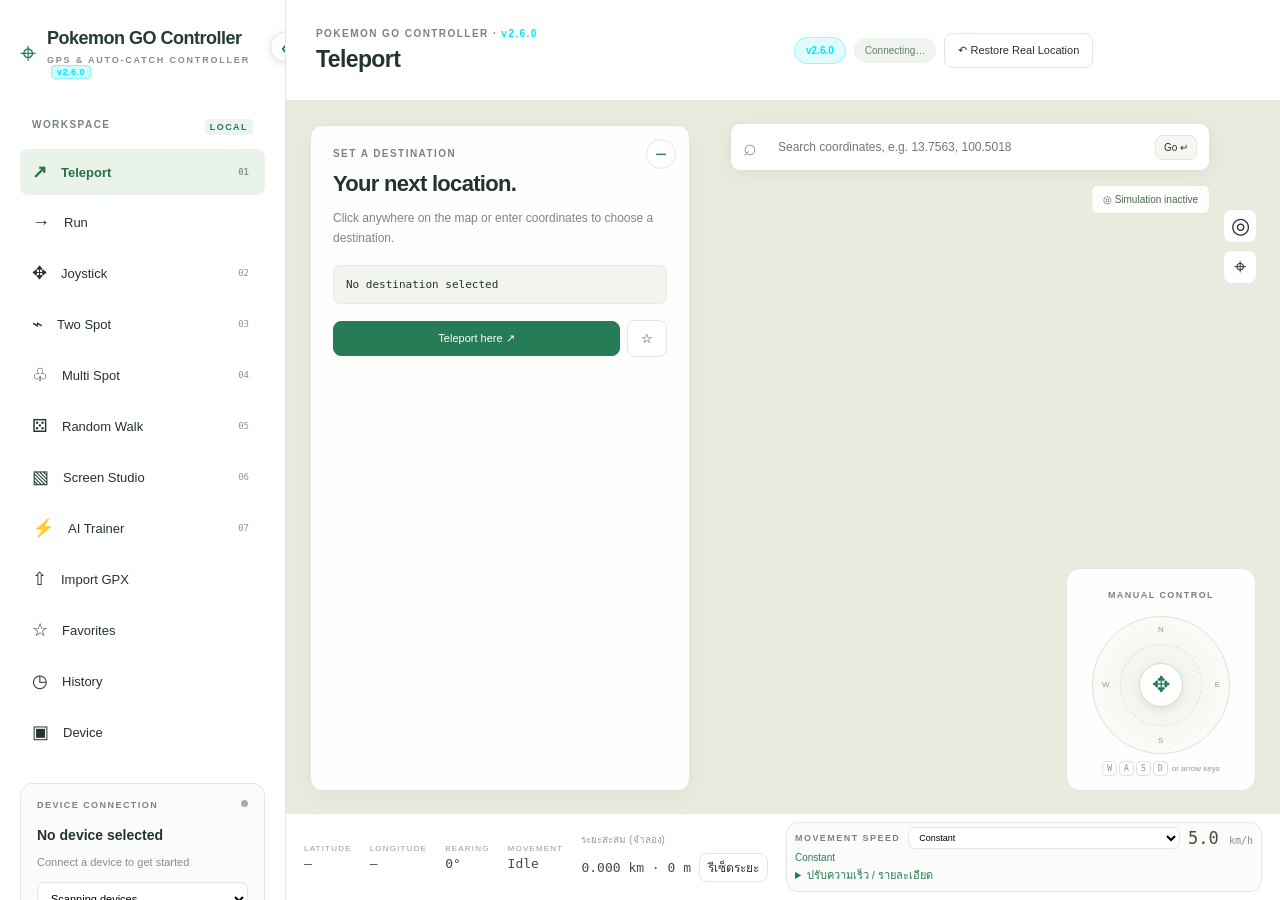
==== static/index.html @ 995d558a "chore(brand): rename application to Pokemon GO Controller" ====
<!doctype html>
<html lang="en">
  <head>
    <meta charset="utf-8" />
    <meta name="viewport" content="width=device-width,initial-scale=1" />
    <title>Pokemon GO Controller v2.6.0 · GPS & AI Catch</title>
    <link rel="stylesheet" href="/static/vendor/leaflet.css" />
    <link rel="stylesheet" href="/static/css/app.css" />
  </head>
  <body>
    <aside id="sidebar">
      <button
        id="sidebar-toggle"
        class="sidebar-toggle"
        type="button"
        aria-label="Collapse sidebar"
        aria-expanded="true"
        title="Collapse sidebar"
      >
        ‹
      </button>
      <a class="brand" href="/"
        >⌖ <span>Pokemon GO Controller<small>GPS & AUTO-CATCH CONTROLLER <span style="display:inline-block;margin-left:4px;padding:1px 5px;background:rgba(0,229,255,0.18);color:#00e5ff;border-radius:4px;font-size:9px;font-weight:700;letter-spacing:0.5px;border:1px solid rgba(0,229,255,0.35);">v2.6.0</span></small></span></a
      >
      <div class="workspace-label">
        WORKSPACE <span id="provider">LOCAL</span>
      </div>
      <nav aria-label="Modes">
        <button class="active" data-mode="teleport">
          ↗ <span>Teleport</span><kbd>01</kbd></button
        ><button data-mode="run">→ <span>Run</span></button
        ><button data-mode="joystick">
          ✥ <span>Joystick</span><kbd>02</kbd></button
        ><button data-mode="two">⌁ <span>Two Spot</span><kbd>03</kbd></button
        ><button data-mode="route">
          ♧ <span>Multi Spot</span><kbd>04</kbd></button
        ><button data-mode="random">
          ⚄ <span>Random Walk</span><kbd>05</kbd></button
        ><button data-mode="screen">
          ▧ <span>Screen Studio</span><kbd>06</kbd></button
        ><button data-mode="ai-trainer">
          ⚡ <span>AI Trainer</span><kbd>07</kbd></button
        ><button data-mode="gpx">⇧ <span>Import GPX</span></button
        ><button data-mode="favorites">☆ <span>Favorites</span></button
        ><button data-mode="history">◷ <span>History</span></button
        ><button data-mode="device">▣ <span>Device</span></button>
      </nav>
      <section class="device-card">
        <div class="eyebrow">DEVICE CONNECTION <i id="device-dot"></i></div>
        <h3 id="device-name">No device selected</h3>
        <p id="device-status">Connect a device to get started</p>
        <select id="devices" aria-label="Select device">
          <option value="">Scanning devices…</option>
        </select>
        <div class="row">
          <button id="connect">Connect</button
          ><button id="refresh" class="quiet">↻ Refresh</button>
        </div>
        <dl>
          <dt>OS</dt>
          <dd id="ios">—</dd>
          <dt>Connection</dt>
          <dd id="transport">—</dd>
          <dt>Developer Mode</dt>
          <dd id="developer">—</dd>
        </dl>
        <p id="udid" class="mono muted"></p>
        <button id="disconnect" class="quiet wide">Disconnect device</button>
      </section>
      <div class="sidebar-bottom">
        <span class="local-dot"></span> Runs locally on your Mac<small
          >Pokemon GO Controller <strong>v2.6.0</strong> · AI & Auto-Catch</small
        >
      </div>
    </aside>
    <main>
      <header>
        <div>
          <div class="eyebrow">POKEMON GO CONTROLLER · <span style="color:#00e5ff;font-weight:600;">v2.6.0</span></div>
          <h1 id="mode-title">Teleport</h1>
        </div>
        <div style="display:flex;align-items:center;gap:8px;">
          <span class="badge" style="background:rgba(0,229,255,0.12);color:#00e5ff;border:1px solid rgba(0,229,255,0.3);font-weight:600;">v2.6.0</span>
          <span id="socket-status" class="badge">Connecting…</span>
          <button id="restore" class="restore">↶ Restore Real Location</button>
        </div>
      </header>
      <div class="map-shell">
        <div id="map" aria-label="Interactive location map"></div>
        <form id="search-form" class="search">
          <span>⌕</span
          ><input
            id="search"
            aria-label="Search coordinates"
            placeholder="Search coordinates, e.g. 13.7563, 100.5018"
            autocomplete="off"
          /><button>Go ↵</button>
        </form>
        <div id="search-results" class="search-results" hidden></div>
        <div class="map-tag">
          ◎ <span id="simulation-label">Simulation inactive</span>
        </div>
        
        <!-- Live Screen Overlay (Floatable on top of map) -->
        <section id="screen-overlay" class="screen-overlay" hidden>
          <div class="screen-overlay-header">
            <span class="screen-title">▧ Live Screen & PokéStop Detection</span>
            <div class="screen-header-actions">
              <span id="screen-overlay-badge" class="badge">0 เสา</span>
              <button id="screen-overlay-dock" type="button" title="สลับขนาดหน้าจอ (ย่อ/ขยาย)">⤢</button>
              <button id="screen-overlay-close" type="button" title="ปิดหน้าจอ">✕</button>
            </div>
          </div>
          <div class="screen-canvas-container">
            <canvas id="live-screen-canvas" aria-label="Live game screen with bounding boxes"></canvas>
            <div id="screen-empty-placeholder" class="screen-empty">กำลังรอภาพหน้าจอ…</div>
          </div>
          <div class="screen-overlay-log" id="screen-overlay-log">⚡ พร้อมหมุนเสา…</div>
          <div class="screen-overlay-footer">
            <button id="quick-spin-btn" class="primary" type="button" title="แตะและหมุนเสาใกล้สุด 1 เสา">⚡ หมุนเสาใกล้สุด</button>
            <button id="screen-capture-once" class="quiet" type="button" title="จับภาพหน้าจอใหม่ทันที">↻ จับภาพ</button>
            <label class="checkbox-label"><input id="screen-live-chk" type="checkbox" checked /><span>Live</span></label>
            <label class="checkbox-label"><input id="screen-auto-spin-chk" type="checkbox" /><span>Auto-Spin</span></label>
            <label class="checkbox-label"><input id="screen-auto-catch-chk" type="checkbox" /><span>Auto-Catch</span></label>
          </div>
        </section>

        <section id="panel" class="floating-panel">
          <button
            id="panel-toggle"
            class="floating-panel-toggle"
            type="button"
            aria-label="Collapse control panel"
            aria-expanded="true"
            title="Collapse control panel"
          >
            −
          </button>
          <div class="eyebrow" id="panel-label">SET A DESTINATION</div>
          <h2 id="panel-title">Your next location.</h2>
          <p id="mode-help">
            Click anywhere on the map or enter coordinates to choose a
            destination.
          </p>
          <div id="destination-display" class="coordinate-preview">
            No destination selected
          </div>
          <div class="row" id="teleport-actions">
            <button id="teleport" data-control class="primary">
              Teleport here ↗</button
            ><button
              id="favorite"
              title="Save destination"
              aria-label="Save destination"
            >
              ☆
            </button>
          </div>
          
          <!-- Screen Studio Controls -->
          <div id="screen-controls" hidden>
            <div class="field-group">
              <label class="eyebrow">ANDROID DEVICE FOR SCREEN</label>
              <div class="row">
                <select id="screen-device-select"></select>
                <button id="screen-device-refresh" class="quiet" type="button">↻</button>
              </div>
            </div>
            <div class="field-group">
              <label class="eyebrow">DETECTION ENGINE</label>
              <select id="screen-engine-select">
                <option value="ai" selected>AI Model (ONNX Runtime)</option>
                <option value="heuristic">Heuristic (สีและรูปทรง 3D)</option>
              </select>
            </div>
            <div class="field-group">
              <label class="eyebrow">MINIMUM SCORE THRESHOLD: <span id="screen-thresh-val">40%</span></label>
              <input id="screen-threshold" type="range" min="20" max="95" value="40" />
            </div>
            <div class="field-group">
              <label class="checkbox-label">
                <input id="screen-show-all-chk" type="checkbox" />
                <span>แสดงจุดที่ไม่ผ่านเกณฑ์ด้วย (Rejected Boxes)</span>
              </label>
            </div>
            <div class="field-group" style="margin-top:8px">
              <label class="checkbox-label">
                <input id="screen-live-toggle" type="checkbox" checked />
                <span>● ตรวจจับสดอัตโนมัติ (Live Detection ทุก 3 วิ)</span>
              </label>
            </div>
            <div class="field-group" style="margin-top:6px">
              <label class="checkbox-label">
                <input id="screen-auto-spin-toggle" type="checkbox" />
                <span>⚡ หมุนเสาอัตโนมัติ (Auto-Spin เมื่อพบเสาพร้อมหมุน)</span>
              </label>
            </div>
            <div class="field-group" style="margin-top:6px">
              <label class="checkbox-label">
                <input id="screen-auto-catch-toggle" type="checkbox" />
                <span>🎯 ตรวจจับ Encounter & โยนจับอัตโนมัติ (Auto-Catch)</span>
              </label>
            </div>
            <div class="row" style="margin-top:12px">
              <button id="screen-open-overlay-btn" class="primary" type="button">🖥 แสดงหน้าจอตรวจจับ</button>
              <button id="screen-spin-workflow-btn" class="primary" type="button">⚡ หมุนเสาใกล้สุด 1 เสา</button>
            </div>

            <!-- Pokéball Throw Controls -->
            <div class="field-group" style="margin-top:14px; padding:12px; background:var(--surface-2, #1a1a2e); border-radius:12px; border:1px solid var(--border, #333);">
              <div style="display:flex; justify-content:space-between; align-items:center; margin-bottom:4px;">
                <div class="eyebrow" style="color:#ff6b6b; margin:0;">🔴 POKÉBALL THROW</div>
                <label class="checkbox-label" style="margin:0; font-size:12px; cursor:pointer;">
                  <input id="throw-auto-catch-chk" type="checkbox" />
                  <span style="color:#2ecc71; font-weight:600;">⚡ Auto-Catch</span>
                </label>
              </div>
              <p class="hint">ตรวจจับหน้าจอ Encounter แล้วโยน Pokéball จับ Pokémon อัตโนมัติ</p>
              <div id="encounter-status" class="hint" style="margin:6px 0; padding:6px 10px; border-radius:8px; background:rgba(255,255,255,0.05);">
                ⏳ ยังไม่ได้ตรวจจับหน้าจอ Encounter
              </div>
              <div class="row" style="gap:10px; margin-top:8px; align-items:center;">
                <div style="flex:1">
                  <label class="eyebrow">ความแรง</label>
                  <input id="throw-strength" type="range" min="10" max="100" value="50" style="width:100%" />
                  <div class="hint" style="text-align:center"><span id="throw-strength-val">50</span>%</div>
                </div>
                <div style="flex:0 0 auto; display:flex; flex-direction:column; justify-content:center;">
                  <label class="eyebrow">โหมดการโยน</label>
                  <label class="checkbox-label" style="display:flex; align-items:center; gap:6px; cursor:pointer; margin-top:2px;">
                    <input id="throw-curveball" type="checkbox" checked />
                    <span id="throw-mode-label">🌀 Curveball (หมุนลูก)</span>
                  </label>
                </div>
              </div>
              <div class="row" style="margin-top:8px; gap:8px;">
                <button id="detect-encounter-btn" class="quiet" type="button">🔍 ตรวจจับ Encounter</button>
                <button id="throw-ball-btn" class="primary" type="button" style="background:#e74c3c;">🔴 โยน Pokéball!</button>
                <button id="throw-ball-auto-btn" class="primary" type="button" style="background:#e67e22;">🔄 โยนจนจับได้</button>
              </div>
              <div id="throw-log" style="margin-top:8px; max-height:100px; min-height:55px; overflow-y:auto; font-size:11px; line-height:1.45; background:#0b0d19; color:#f1f2f6; padding:8px 10px; border-radius:8px; border:1px solid rgba(255,255,255,0.18); font-family:monospace; box-shadow:inset 0 1px 3px rgba(0,0,0,0.5);">
                <span style="color:#8892b0;">⚡ พร้อมโยน Pokéball...</span>
              </div>
            </div>

            <p id="screen-status-text" class="hint">พร้อมตรวจจับภาพหน้าจอ</p>
            <div id="screen-detected-list" class="detected-stops-list"></div>
            
            <div class="field-group" style="margin-top:10px">
              <div class="eyebrow" style="display:flex;justify-content:space-between;align-items:center;">
                <span>SPIN & DETECTION LOGS</span>
                <button id="screen-clear-log-btn" class="quiet" style="padding:2px 6px;font-size:10px;height:auto;" type="button">ล้าง Log</button>
              </div>
              <div class="terminal-log" id="screen-spin-log" style="max-height:140px;">พร้อมบันทึกการทำงาน…</div>
            </div>
          </div>

          <!-- AI Trainer Studio Controls -->
          <div id="ai-trainer-controls" hidden>
            <div class="ai-card">
              <div class="eyebrow">STEP 1: DATASET COLLECTION (เก็บภาพ)</div>
              <p class="hint">จับภาพหน้าจอจากอุปกรณ์ Android อัตโนมัติเพื่อนำมาสร้างชุดข้อมูลฝึกสอน</p>
              <div class="row">
                <div style="flex:1"><label class="eyebrow">จำนวนภาพ</label><input id="ai-collect-count" type="number" min="1" max="200" value="30" /></div>
                <div style="flex:1"><label class="eyebrow">ช่วงเวลา (วิ)</label><input id="ai-collect-interval" type="number" min="0.5" max="10" step="0.5" value="2.0" /></div>
              </div>
              <div class="row" style="margin-top:8px">
                <button id="ai-start-collect" class="primary" type="button">▶ เริ่มจับภาพตัวอย่าง</button>
                <button id="ai-stop-collect" class="quiet" type="button" disabled>⏹ หยุด</button>
              </div>
              <div id="ai-collect-progress" class="progress-bar-container" hidden>
                <div class="progress-bar-fill" id="ai-collect-fill"></div>
                <span id="ai-collect-text">0/30</span>
              </div>
            </div>

            <div class="ai-card" style="margin-top:12px">
              <div class="eyebrow">STEP 2: AUTO-LABELING (วาดกรอบกำกับคลาส)</div>
              <p class="hint">สร้างกรอบร่างด้วยสี/รูปทรงสำหรับเสา ต้องตรวจแก้ label เอง โดยเฉพาะ Gym ซึ่ง Auto-Label ยังแยกไม่ได้</p>
              <div class="ai-stats-grid" id="ai-dataset-stats">
                <div><span>ภาพทั้งหมด</span><strong id="stat-images">0</strong></div>
                <div><span>Label แล้ว</span><strong id="stat-labels">0</strong></div>
                <div><span>เสาฟ้าพร้อมหมุน</span><strong id="stat-active">0</strong></div>
                <div><span>เสาติดคูลดาวน์</span><strong id="stat-cooldown">0</strong></div>
                <div><span>Gym</span><strong id="stat-gym">0</strong></div>
                <div><span>Pokémon</span><strong id="stat-pokemon">0</strong></div>
              </div>
              <button id="ai-auto-label-btn" class="primary wide" style="margin-top:8px" type="button">🏷 Auto-Label เฉพาะภาพที่ยังไม่มี Label</button>
            </div>

            <div class="ai-card" style="margin-top:12px">
              <div class="eyebrow">STEP 3: YOLO TRAINING & ONNX EXPORT</div>
              <p class="hint">เทรนโมเดล YOLOv8n และส่งออกเป็นไฟล์ ONNX ใช้งานออฟไลน์</p>
              <div class="row">
                <div style="flex:1"><label class="eyebrow">Epochs</label><select id="ai-train-epochs"><option value="10">10 Epochs (เร็ว)</option><option value="30" selected>30 Epochs (แนะนำ)</option><option value="50">50 Epochs (ละเอียด)</option><option value="100">100 Epochs</option></select></div>
                <div style="flex:1"><label class="eyebrow">Image Size</label><select id="ai-train-imgsz"><option value="640" selected>640 px</option><option value="480">480 px</option></select></div>
              </div>
              <div class="row" style="margin-top:8px">
                <button id="ai-start-train-btn" class="primary" type="button">🚀 เริ่มเทรนโมเดล</button>
                <button id="ai-stop-train-btn" class="quiet" type="button" disabled>⏹ หยุด</button>
              </div>
              <div class="terminal-log" id="ai-train-log">รอเริ่มการเทรน…</div>
            </div>

            <div class="ai-card" style="margin-top:12px">
              <div class="eyebrow">ACTIVE MODEL STATUS</div>
              <div class="row">
                <span id="ai-model-ready-badge" class="badge">Model: Checking…</span>
                <button id="ai-reload-model-btn" class="quiet" type="button">↻ Reload</button>
              </div>
              <p id="ai-model-path-text" class="mono muted" style="font-size:11px;margin-top:4px"></p>
            </div>
          </div>

          <div id="route-controls" hidden>
            <button id="use-current">Use controlled location as point A</button>
            <p>Choose a destination, then Add destination for each point. Start moves to point A and follows straight segments. Changes apply on the next Start.</p>
            <div id="route-summary">0 waypoints</div>
            <ol id="waypoints"></ol>
            <div class="row">
              <button id="add-waypoint">+ Add destination</button
              ><button id="clear-route" class="quiet">Clear</button>
            </div>
            <div id="json-controls" class="row" hidden>
              <button id="export-waypoints" type="button">Export JSON</button>
              <label class="json-import"
                >Import JSON<input
                  id="import-waypoints"
                  type="file"
                  accept=".json,application/json"
              /></label>
            </div>
            <label class="loop-label"
              >Repeat
              <select id="loops">
                <option value="1">1 time</option>
                <option value="2">2 times</option>
                <option value="3">3 times</option>
                <option value="0">Infinite</option>
              </select></label
            >
            <p class="muted">
              Start sets the device to point A. Repeats travel back to A.
            </p>
            <button id="start-route" data-control class="primary wide">
              Start route
            </button>
          </div>
          <div id="random-controls" hidden>
            <div class="row">
              <button id="random-use-current" type="button">Use current location as center</button>
              <button id="clear-random" class="quiet" type="button" title="Clear route, radius, and center pin">Clear</button>
            </div>
            <p class="muted">Click on the map or use the button above to set the center of the random patrol zone.</p>
            <div class="field-group">
              <label class="eyebrow" for="random-radius">RADIUS: <span id="random-radius-display">500 m</span></label>
              <div class="presets radius-presets">
                <button type="button" data-radius="100">100m</button>
                <button type="button" data-radius="300">300m</button>
                <button type="button" data-radius="500" class="selected">500m</button>
                <button type="button" data-radius="1000">1 km</button>
                <button type="button" data-radius="2000">2 km</button>
                <button type="button" data-radius="5000">5 km</button>
              </div>
              <input id="random-radius" type="range" min="50" max="10000" step="50" value="500" aria-label="Random walk radius in meters" />
            </div>
            <div class="field-group">
              <label class="eyebrow" for="random-points">WAYPOINTS PER CYCLE: <span id="random-points-display">5</span></label>
              <input id="random-points" type="range" min="2" max="20" step="1" value="5" aria-label="Waypoints per random cycle" />
            </div>
            <label class="checkbox-label">
              <input id="random-continuous" type="checkbox" checked />
              <span>Auto-renew new route continuously (สุ่มต่ออัตโนมัติเมื่อครบรอบ)</span>
            </label>
            <div id="random-info" class="random-cycle-card" hidden>
              <div class="eyebrow">RANDOM PATROL STATUS</div>
              <div class="random-stats">
                <div><span>CYCLE</span><strong id="random-cycle-val">#1</strong></div>
                <div><span>WAYPOINT</span><strong id="random-waypoint-val">1/5</strong></div>
                <div><span>TOTAL WALKED</span><strong id="random-walked-val">0 m</strong></div>
              </div>
            </div>
            <div class="row">
              <button id="preview-random" type="button" class="quiet" title="Generate guideline points on the map without starting">🎲 สุ่มดูเส้นทาง (Preview)</button>
              <button id="start-random" data-control class="primary wide">Start Random Walk</button>
              <button id="reroll-random" data-control class="quiet" title="Generate a new random route immediately">↻ Reroll</button>
            </div>
          </div>
          <div id="motion-controls" hidden>
            <div class="row">
              <button id="pause-route" data-control>Pause</button
              ><button id="resume-route" data-control>Resume</button
              ><button id="stop-route" data-control>Stop</button>
            </div>
            <p id="route-status">Ready to plan</p>
          </div>
          <div id="gpx-controls" hidden>
            <label class="upload"
              >Choose a GPX file<input
                id="gpx-file"
                type="file"
                accept=".gpx,application/gpx+xml"
            /></label>
          </div>
          <div id="saved-list"></div>
        </section>
        <div class="map-actions">
          <button
            id="locate-mac"
            aria-label="Use this Mac's current location"
            title="Use this Mac's current location (not iPhone GPS)"
          >
            ◎
          </button>
          <button
            id="center"
            aria-label="Center current location"
            title="Center current location"
          >
            ⌖
          </button>
        </div>
        <section class="joystick-card">
          <span class="eyebrow">MANUAL CONTROL</span>
          <div
            id="joystick"
            tabindex="0"
            role="application"
            aria-label="Joystick: drag or use WASD and arrow keys"
          >
            <span class="north">N</span><span class="east">E</span
            ><span class="south">S</span><span class="west">W</span>
            <div class="crosshair"></div>
            <div id="stick">✥</div>
          </div>
          <p><kbd>W</kbd><kbd>A</kbd><kbd>S</kbd><kbd>D</kbd> or arrow keys</p>
        </section>
      </div>
      <footer>
        <div><span>LATITUDE</span><strong id="latitude">—</strong></div>
        <div><span>LONGITUDE</span><strong id="longitude">—</strong></div>
        <div><span>BEARING</span><strong id="bearing">0°</strong></div>
        <div><span>MOVEMENT</span><strong id="movement">Idle</strong></div>
        <div class="distance-row">
          <span>ระยะสะสม (จำลอง)</span>
          <strong id="distance-value">0.000 km · 0 m</strong>
          <button id="reset-distance" type="button" title="เริ่มนับระยะใหม่เพื่อเทียบกับเกม">รีเซ็ตระยะ</button>
        </div>
        <section class="movement-card">
          <div class="row">
            <div class="eyebrow">MOVEMENT SPEED</div>
            <select id="speed-schedule" aria-label="Automatic movement speed schedule">
              <option value="off">Constant</option>
              <option value="ramp">QA Ramp · 15s</option>
              <option value="steps">QA Steps · 10s</option>
              <option value="target10k">10 km / 60 min · Auto</option>
            </select>
            <strong id="speed-value">5.0 <small>km/h</small></strong>
          </div>
          <div class="speed-meta"><span id="speed-schedule-status">Constant</span></div>
          <details class="speed-details">
            <summary>ปรับความเร็ว / รายละเอียด</summary>
            <div class="range-label" id="target-speed-note" hidden>ค่อย ๆ เร่ง/ลด 5 ↔ 15 km/h ช่วงละ 30 วินาที · เฉลี่ย 10 km/h · ทำงานต่อเนื่องหลังครบ 60 นาที · นับเฉพาะเวลาเคลื่อนที่ ใช้เส้นทาง ≥10 กม. หรือวนเส้นทาง</div>
            <div class="presets">
              <button data-speed="5" class="selected">Walk</button
              ><button data-speed="10">Run</button
              ><button data-speed="15">Bike</button
              ><button id="custom-speed">Custom</button>
            </div>
            <input
              id="speed"
              aria-label="Movement speed in km/h"
              type="range"
              min="0.1"
              max="200"
              step="0.1"
              value="5"
            />
            <div class="range-label">
              <span>0.1 km/h</span><span><span id="mps">1.39 m/s</span></span
              ><span>200 km/h</span>
            </div>
          </details>
        </section>
        <div class="footer-note">
          <i></i> <span id="footer-status">Ready when you are</span>
        </div>
      </footer>
    </main>
    <div id="toasts" role="status" aria-live="polite"></div>
    <script src="/static/vendor/leaflet.js"></script>
    <script type="module" src="/static/js/app.js"></script>
  </body>
</html>
---- static/css/app.css ----
:root {
  font-family:
    Inter,
    -apple-system,
    BlinkMacSystemFont,
    "Segoe UI",
    sans-serif;
  color: #24332d;
  background: #f6f7f4;
  font-size: 13px;
  --green: #267c57;
  --line: #e2e7df;
  --muted: #829087;
}
* {
  box-sizing: border-box;
}
body {
  margin: 0;
  display: flex;
  height: 100dvh;
  overflow: hidden;
}
button,
input,
select {
  font: inherit;
}
button {
  cursor: pointer;
  border: 1px solid var(--line);
  border-radius: 8px;
  background: white;
  padding: 10px 13px;
  color: inherit;
  transition: background 0.15s;
}
button:hover {
  background: #edf4ed;
}
button:disabled {
  opacity: 0.4;
  cursor: not-allowed;
}
button.primary {
  background: var(--green);
  color: white;
  border-color: var(--green);
}
button.primary:hover {
  background: #19613f;
}
input,
select {
  border: 1px solid var(--line);
  border-radius: 7px;
  padding: 9px;
  background: white;
  min-width: 0;
}
button:focus-visible,
input:focus-visible,
select:focus-visible,
[tabindex]:focus-visible {
  outline: 3px solid #87bd9f;
  outline-offset: 2px;
}
aside {
  width: 286px;
  flex-shrink: 0;
  position: relative;
  padding: 28px 20px 18px;
  border-right: 1px solid var(--line);
  display: flex;
  flex-direction: column;
  background: #fff;
  overflow: auto;
  transition: width 0.2s ease, padding 0.2s ease;
}
.sidebar-toggle {
  position: absolute;
  z-index: 2;
  right: -15px;
  top: 32px;
  width: 30px;
  height: 30px;
  padding: 0;
  border-radius: 50%;
  background: white;
  color: var(--green);
  font-size: 25px;
  line-height: 24px;
  box-shadow: 0 2px 8px #2539211f;
}
.brand {
  display: flex;
  gap: 11px;
  align-items: center;
  font-size: 29px;
  color: var(--green);
  text-decoration: none;
  margin-bottom: 40px;
}
.brand span {
  font-size: 18px;
  font-weight: 650;
  color: #233d2e;
  letter-spacing: -0.5px;
}
.brand small {
  display: block;
  font-size: 9px;
  letter-spacing: 1.8px;
  margin-top: 6px;
  color: var(--muted);
}
.workspace-label,
.eyebrow {
  font-size: 10px;
  font-weight: 650;
  letter-spacing: 1.45px;
  color: #77867b;
}
.workspace-label {
  display: flex;
  justify-content: space-between;
  margin: 0 12px 14px;
}
.workspace-label span {
  font-size: 9px;
  background: #edf4ed;
  color: var(--green);
  padding: 3px 5px;
  border-radius: 4px;
}
nav {
  display: grid;
  gap: 5px;
}
nav button {
  display: flex;
  gap: 14px;
  align-items: center;
  background: none;
  border: 0;
  padding: 12px;
  font-size: 18px;
  text-align: left;
}
nav button span {
  font-size: 13px;
  flex: 1;
}
nav button.active {
  background: #eaf3e9;
  color: #257344;
  font-weight: 600;
}
kbd {
  font: 10px inherit;
  border: 1px solid #dce3dc;
  border-radius: 4px;
  padding: 2px 4px;
  color: #8c978f;
}
nav kbd {
  font-size: 9px;
  border: 0;
}
.device-card {
  border: 1px solid var(--line);
  border-radius: 12px;
  background: #fbfcfa;
  padding: 16px;
  margin-top: 28px;
}
.device-card .eyebrow {
  font-size: 9px;
  display: flex;
  justify-content: space-between;
}
i,
.local-dot {
  display: inline-block;
  width: 7px;
  height: 7px;
  border-radius: 50%;
  background: #a6afa7;
}
.connected {
  background: #3da66c !important;
}
.device-card h3 {
  font-size: 14px;
  margin: 17px 0 6px;
}
.device-card p {
  font-size: 11px;
  color: var(--muted);
  line-height: 1.5;
}
.device-card select {
  width: 100%;
  font-size: 11px;
}
.row {
  display: flex;
  gap: 7px;
  align-items: center;
  margin-top: 10px;
}
.row > * {
  flex: 1;
}
.quiet {
  background: transparent;
  font-size: 11px;
}
.wide {
  width: 100%;
}
dl {
  display: grid;
  grid-template-columns: 1fr 1fr;
  font-size: 10px;
  gap: 9px;
  margin-top: 18px;
}
dt {
  color: var(--muted);
}
dd {
  margin: 0;
  text-align: right;
}
.mono {
  font-family: ui-monospace, monospace;
  overflow-wrap: anywhere;
}
.sidebar-bottom {
  margin-top: auto;
  padding: 24px 10px 0;
  color: #728578;
  font-size: 10px;
}
.sidebar-bottom small {
  display: block;
  margin: 8px 12px 0;
  font-size: 9px;
  color: #9aa39c;
}
main {
  flex: 1;
  min-width: 0;
  display: flex;
  flex-direction: column;
}
header {
  height: 101px;
  display: flex;
  align-items: center;
  gap: 22px;
  padding: 20px 30px;
  background: #fff;
  border-bottom: 1px solid var(--line);
}
header > div {
  flex: 1;
}
h1 {
  font-size: 23px;
  letter-spacing: -0.6px;
  margin: 7px 0 0;
  font-weight: 600;
}
.badge {
  font-size: 10px;
  border-radius: 15px;
  background: #f0f4ee;
  padding: 7px 11px;
  color: #64806b;
}
.restore {
  font-size: 11px;
}
.map-shell {
  position: relative;
  flex: 1;
  min-height: 350px;
  isolation: isolate;
}
#map {
  position: absolute;
  inset: 0;
  background: #e7ecdf;
  z-index: 0;
}
.search {
  position: absolute;
  top: 22px;
  right: 70px;
  display: flex;
  align-items: center;
  background: #fff;
  border: 1px solid #e0e5dc;
  border-radius: 10px;
  box-shadow: 0 4px 18px #34452c10;
  width: min(480px, calc(100% - 100px));
  height: 48px;
  padding: 0 12px;
  gap: 12px;
}
.search > span {
  font-size: 23px;
  color: #91a18f;
}
.search input {
  border: 0;
  flex: 1;
  outline: none;
  font-size: 12px;
}
.search button {
  font-size: 10px;
  background: #f6f7f3;
  padding: 6px 8px;
}
.search-results {
  position: absolute;
  z-index: 2;
  top: 76px;
  right: 70px;
  width: min(480px, calc(100% - 100px));
  max-height: 260px;
  overflow: auto;
  padding: 6px;
  border: 1px solid var(--line);
  border-radius: 10px;
  background: #fff;
  box-shadow: 0 8px 25px #26392320;
}
.search-results button {
  display: block;
  width: 100%;
  border: 0;
  padding: 10px;
  text-align: left;
  line-height: 1.4;
}
.search-results small {
  display: block;
  margin-top: 3px;
  color: var(--muted);
}
.map-tag {
  position: absolute;
  top: 84px;
  right: 70px;
  font-size: 10px;
  color: #4f6955;
  background: #ffffffeb;
  border: 1px solid #e2e7dd;
  border-radius: 6px;
  padding: 8px 11px;
}
.floating-panel {
  position: absolute;
  top: 24px;
  bottom: 22px;
  left: 24px;
  width: clamp(380px, 23vw, 440px);
  max-height: none;
  overflow-x: hidden;
  overflow-y: auto;
  background: #ffffffed;
  border: 1px solid #e0e5dc;
  border-radius: 12px;
  padding: 22px;
  box-shadow: 0 6px 24px #2539210b;
  transition: width 0.2s ease;
}
.floating-panel-toggle {
  position: absolute;
  top: 13px;
  right: 13px;
  width: 30px;
  height: 30px;
  padding: 0;
  border-radius: 50%;
  color: var(--green);
  font-size: 20px;
  line-height: 24px;
}
.floating-panel.panel-collapsed {
  width: 250px;
  min-height: 0;
  bottom: auto;
  overflow: visible;
  padding: 16px 52px 16px 18px;
}
.floating-panel.panel-collapsed > :not(.floating-panel-toggle, #panel-label, #panel-title) {
  display: none;
}
.floating-panel.panel-collapsed #panel-label {
  display: block;
  margin: 0;
}
.floating-panel.panel-collapsed h2 {
  margin: 6px 0 0;
  font-size: 18px;
  white-space: nowrap;
  overflow: hidden;
  text-overflow: ellipsis;
}
body.sidebar-collapsed .floating-panel.panel-collapsed {
  width: 250px;
}
body.sidebar-collapsed aside {
  width: 76px;
  padding: 28px 11px 18px;
  overflow: visible;
}
body.sidebar-collapsed .sidebar-toggle {
  transform: rotate(180deg);
}
body.sidebar-collapsed .brand {
  justify-content: center;
  font-size: 26px;
  margin-bottom: 33px;
}
body.sidebar-collapsed .brand span,
body.sidebar-collapsed .workspace-label,
body.sidebar-collapsed nav button span,
body.sidebar-collapsed nav kbd,
body.sidebar-collapsed .device-card > :not(.eyebrow),
body.sidebar-collapsed .sidebar-bottom {
  display: none;
}
body.sidebar-collapsed nav button {
  justify-content: center;
  gap: 0;
  padding: 12px 6px;
  font-size: 21px;
}
body.sidebar-collapsed .device-card {
  display: grid;
  place-items: center;
  margin-top: 18px;
  padding: 12px 6px;
}
body.sidebar-collapsed .device-card .eyebrow {
  font-size: 0;
}
body.sidebar-collapsed .device-card i {
  width: 9px;
  height: 9px;
}
body.sidebar-collapsed .floating-panel {
  width: clamp(400px, 25vw, 480px);
}
.floating-panel h2 {
  font-size: 22px;
  letter-spacing: -0.7px;
  font-weight: 550;
  margin: 12px 0 9px;
}
.floating-panel p {
  font-size: 12px;
  color: #7a887d;
  line-height: 1.65;
}
.coordinate-preview {
  font:
    11px ui-monospace,
    monospace;
  background: #f2f5ef;
  border: 1px solid #e5eadd;
  border-radius: 7px;
  padding: 12px;
  margin: 16px 0;
}
.floating-panel .primary {
  font-size: 11px;
}
.floating-panel #favorite {
  flex: 0 0 38px;
}
#route-summary {
  font-size: 13px;
  margin-top: 16px;
  line-height: 1.8;
}
#waypoints {
  padding-left: 48px;
  font:
    10px ui-monospace,
    monospace;
  max-height: 180px;
  overflow: auto;
  line-height: 2.25;
}
.loop-label {
  display: flex;
  justify-content: space-between;
  align-items: center;
  font-size: 11px;
  margin-top: 12px;
}
.loop-label select {
  font-size: 10px;
}
.field-group {
  margin-top: 14px;
}
.field-group .eyebrow {
  display: flex;
  justify-content: space-between;
  margin-bottom: 6px;
}
.radius-presets {
  margin-top: 4px;
  margin-bottom: 2px;
}
.checkbox-label {
  display: flex;
  gap: 8px;
  align-items: center;
  font-size: 11px;
  margin-top: 14px;
  cursor: pointer;
  line-height: 1.4;
  color: #33443a;
}
.checkbox-label input[type="checkbox"] {
  width: 16px;
  height: 16px;
  accent-color: var(--green);
  cursor: pointer;
  flex-shrink: 0;
}
.random-cycle-card {
  margin-top: 14px;
  padding: 12px 14px;
  background: #f4f8f3;
  border: 1px solid #d8e5d6;
  border-radius: 10px;
}
.random-cycle-card .eyebrow {
  font-size: 9px;
  color: var(--green);
  margin-bottom: 8px;
}
.random-stats {
  display: grid;
  grid-template-columns: 1fr 1fr 1.2fr;
  gap: 6px;
}
.random-stats > div {
  display: flex;
  flex-direction: column;
}
.random-stats span {
  font-size: 8px;
  color: var(--muted);
  font-weight: 600;
  letter-spacing: 0.5px;
}
.random-stats strong {
  font-size: 13px;
  color: #1f382a;
  margin-top: 2px;
}
.json-import {
  display: grid;
  place-items: center;
  min-height: 38px;
  padding: 9px 12px;
  border: 1px solid var(--line);
  border-radius: 8px;
  background: white;
  cursor: pointer;
  font-size: 11px;
}
.json-import:hover {
  background: #edf4ed;
}
.json-import input {
  display: none;
}
.upload {
  display: block;
  padding: 20px 0;
  font-size: 11px;
}
.upload input {
  width: 100%;
  margin-top: 10px;
}
.saved-item {
  padding: 12px 0;
  border-bottom: 1px solid var(--line);
}
.saved-item strong {
  font-size: 12px;
}
.saved-item button {
  padding: 6px;
  font-size: 10px;
}
.saved-item p {
  margin: 4px 0;
}
.map-actions {
  position: absolute;
  right: 23px;
  top: 108px;
  display: grid;
  gap: 7px;
  z-index: 2;
}
.map-actions button {
  width: 34px;
  height: 34px;
  padding: 0;
  font-size: 22px;
}
.movement-card {
  width: 270px;
  background: #fff;
  border: 1px solid var(--line);
  border-radius: 12px;
  padding: 17px 20px;
  box-shadow: 0 6px 24px #2539210b;
}
.movement-card .row {
  margin: 0;
}
.movement-card .eyebrow {
  font-size: 9px;
}
.movement-card strong {
  text-align: right;
  font-size: 17px;
}
.movement-card small {
  font-size: 10px;
  color: var(--muted);
  font-weight: 400;
}
.presets {
  display: flex;
  gap: 3px;
  background: #f4f6f0;
  padding: 3px;
  border-radius: 7px;
  margin-top: 16px;
}
.presets button {
  flex: 1;
  border: 0;
  padding: 7px 4px;
  font-size: 10px;
  background: transparent;
}
.presets button.selected {
  background: white;
  box-shadow: 0 1px 4px #0001;
  color: var(--green);
}
input[type="range"] {
  accent-color: var(--green);
  width: 100%;
  padding: 0;
  margin: 18px 0 8px;
}
.range-label {
  display: flex;
  justify-content: space-between;
  font-size: 8px;
  color: #939e92;
}
.joystick-card {
  position: absolute;
  right: 24px;
  bottom: 22px;
  width: 190px;
  background: #ffffffed;
  border: 1px solid var(--line);
  border-radius: 14px;
  padding: 17px;
  text-align: center;
}
.joystick-card .eyebrow {
  font-size: 9px;
}
#joystick {
  touch-action: none;
  position: relative;
  margin: 15px auto 10px;
  width: 138px;
  height: 138px;
  border: 1px solid #dce4d8;
  border-radius: 50%;
  background: radial-gradient(circle, #edf2e9 0%, #f9fbf6 65%);
  user-select: none;
}
.north,
.south,
.east,
.west {
  position: absolute;
  font-size: 8px;
  color: #8b998a;
}
.north {
  top: 8px;
  left: 65px;
}
.south {
  bottom: 8px;
  left: 65px;
}
.east {
  right: 9px;
  top: 63px;
}
.west {
  left: 9px;
  top: 63px;
}
.crosshair {
  position: absolute;
  inset: 27px;
  border: 1px dashed #d9e3d1;
  border-radius: 50%;
}
#stick {
  position: absolute;
  left: 46px;
  top: 46px;
  width: 44px;
  height: 44px;
  border-radius: 50%;
  border: 1px solid #d2ddcc;
  background: white;
  box-shadow: 0 3px 8px #24351c15;
  display: grid;
  place-items: center;
  font-size: 22px;
  color: var(--green);
  pointer-events: none;
}
.joystick-card p {
  font-size: 8px;
  color: #91a08b;
  margin-bottom: 0;
}
.joystick-card kbd {
  font-size: 8px;
  margin-right: 2px;
}
footer {
  height: auto;
  min-height: 104px;
  flex-shrink: 0;
  background: white;
  border-top: 1px solid var(--line);
  display: flex;
  padding: 10px 30px;
  gap: 38px;
  align-items: center;
}
footer .movement-card {
  order: 2;
  width: min(380px, 30vw);
  min-width: 280px;
  margin-left: 16px;
  flex-shrink: 0;
  padding: 7px 12px;
  background: #fbfcfa;
  box-shadow: none;
}
footer .movement-card .presets {
  margin-top: 4px;
}
footer .movement-card .row {
  gap: 8px;
}
footer .movement-card .eyebrow,
footer .movement-card strong {
  flex: 0 0 auto;
}
#speed-schedule {
  flex: 1 1 125px;
  min-width: 0;
  padding: 4px 6px;
  font-size: 9px;
}
#speed-schedule-status {
  color: var(--green);
}
footer .movement-card .presets button {
  padding: 5px 4px;
}
footer .movement-card input[type="range"] {
  margin: 5px 0 2px;
}
footer .footer-note {
  order: 1;
  margin-left: auto;
}
footer > div > span {
  display: block;
  font-size: 8px;
  color: #95a090;
  letter-spacing: 1.2px;
  margin-bottom: 7px;
}
footer strong {
  font:
    13px ui-monospace,
    monospace;
  color: #40513e;
}
.footer-note {
  margin-left: auto;
  display: flex;
  align-items: center;
  gap: 7px;
}
.footer-note span {
  margin: 0;
  font-size: 9px;
  letter-spacing: 0;
}
.footer-note i {
  background: #79a976;
  width: 5px;
  height: 5px;
}
#toasts {
  position: fixed;
  bottom: 90px;
  left: 50%;
  transform: translateX(-50%);
  z-index: 10000;
  display: grid;
  gap: 8px;
  max-width: 90vw;
}
.toast {
  background: #243c2e;
  color: white;
  padding: 13px 20px;
  border-radius: 10px;
  box-shadow: 0 5px 25px #0002;
  font-size: 12px;
}
.current-pin {
  width: 20px;
  height: 20px;
  background: #2b885b;
  border: 4px solid white;
  border-radius: 50%;
  box-shadow:
    0 0 0 8px #2b885b25,
    0 2px 8px #0002;
}
.destination-pin {
  width: 15px;
  height: 15px;
  background: #e6a45d;
  border: 3px solid white;
  border-radius: 50%;
  box-shadow: 0 2px 7px #0003;
}
.leaflet-control-zoom {
  border: 1px solid #dce3d8 !important;
  box-shadow: 0 2px 10px #0001 !important;
  margin: 22px 23px 0 0 !important;
}
.leaflet-control-attribution {
  font-size: 8px !important;
}
.leaflet-popup-content button {
  display: block;
  margin-top: 6px;
  width: 100%;
  font-size: 11px;
}
.muted {
  color: var(--muted);
}
[hidden] {
  display: none !important;
}
@media (max-width: 1050px) {
  aside {
    width: 245px;
    padding: 24px 15px;
  }
  .floating-panel {
    width: min(400px, calc(100% - 290px));
  }
  body.sidebar-collapsed .floating-panel {
    width: min(440px, calc(100% - 290px));
  }
  footer .movement-card {
    width: 280px;
    min-width: 240px;
  }
  header {
    padding: 18px 24px;
    gap: 12px;
  }
  footer {
    gap: 22px;
    padding: 15px 24px;
  }
  .footer-note {
    display: none;
  }
  .joystick-card {
    right: 15px;
    width: 168px;
    padding: 12px;
  }
}
@media (max-width: 760px) {
  body {
    height: auto;
    min-height: 100dvh;
    overflow: auto;
    display: block;
  }
  aside {
    width: 100%;
    padding: 15px;
    border-right: 0;
  }
  .sidebar-toggle {
    display: none;
  }
  body.sidebar-collapsed aside {
    width: 100%;
    padding: 15px;
  }
  body.sidebar-collapsed .brand span,
  body.sidebar-collapsed .workspace-label,
  body.sidebar-collapsed nav button span,
  body.sidebar-collapsed .device-card > :not(.eyebrow),
  body.sidebar-collapsed .sidebar-bottom {
    display: revert;
  }
  body.sidebar-collapsed nav kbd {
    display: none;
  }
  body.sidebar-collapsed nav button {
    justify-content: initial;
    gap: 14px;
    padding: 9px;
    font-size: 18px;
  }
  body.sidebar-collapsed .device-card {
    display: block;
    margin-top: 12px;
    padding: 10px;
  }
  .brand {
    margin: 0 0 15px;
  }
  .workspace-label,
  .sidebar-bottom {
    display: none;
  }
  nav {
    display: flex;
    overflow: auto;
  }
  nav button {
    white-space: nowrap;
    padding: 9px;
  }
  nav kbd {
    display: none;
  }
  .device-card {
    margin-top: 12px;
    padding: 10px;
  }
  .device-card dl,
  .device-card #udid,
  .device-card #disconnect {
    display: none;
  }
  .device-card h3 {
    margin: 8px 0;
  }
  .device-card .row {
    margin-top: 6px;
  }
  header {
    height: 80px;
    padding: 12px;
    gap: 8px;
  }
  .badge {
    display: none;
  }
  .restore {
    font-size: 10px;
    padding: 9px;
  }
  h1 {
    font-size: 20px;
  }
  .map-shell {
    height: 760px;
    flex: none;
  }
  .search {
    left: auto;
    right: 56px;
    top: 12px;
    width: calc(100% - 68px);
  }
  .search input {
    font-size: 10px;
  }
  .map-tag {
    top: 72px;
    left: auto;
    right: 56px;
  }
  .search-results {
    left: auto;
    right: 56px;
  }
  .floating-panel {
    top: 115px;
    bottom: 192px;
    left: 12px;
    width: calc(100% - 24px);
    max-width: 420px;
    padding: 18px;
  }
  .floating-panel.panel-collapsed,
  body.sidebar-collapsed .floating-panel.panel-collapsed {
    width: 250px;
    padding: 14px 48px 14px 16px;
  }
  body.sidebar-collapsed .floating-panel {
    width: calc(100% - 24px);
  }
  footer .movement-card {
    order: 10;
    width: 100%;
    min-width: 0;
    margin-left: 0;
    padding: 10px 12px;
  }
  .movement-card .row {
    display: block;
  }
  .movement-card strong {
    display: block;
    text-align: left;
    margin-top: 8px;
  }
  .joystick-card {
    right: 10px;
    bottom: 15px;
    width: 150px;
    padding: 8px;
  }
  #joystick {
    width: 128px;
    height: 128px;
  }
  .north,
  .south {
    left: 60px;
  }
  .east,
  .west {
    top: 59px;
  }
  #stick {
    left: 41px;
    top: 41px;
  }
  footer {
    gap: 16px;
    padding: 12px;
    height: auto;
    min-height: 170px;
    flex-wrap: wrap;
    align-items: flex-start;
  }
  footer strong {
    font-size: 11px;
  }
}
.route-pin {
  min-width: 24px;
  padding: 0 4px;
  background: #2c855a;
  color: white;
  border: 2px solid white;
  border-radius: 50%;
  text-align: center;
  line-height: 20px;
  font-weight: 700;
  white-space: nowrap;
  box-shadow: 0 2px 7px #0003;
}
#waypoints button {
  margin: 3px;
  padding: 4px 8px;
}

.distance-row {
  flex-wrap: wrap;
  gap: 8px;
  margin-bottom: 8px;
}
#distance-value {
  font-variant-numeric: tabular-nums;
}
#reset-distance {
  padding: 4px 8px;
  font-size: 12px;
}

/* Keep the map visible; extra speed controls expand only when needed. */
footer {
  min-height: 76px;
  padding: 8px 18px;
  gap: 18px;
  flex-wrap: wrap;
}
footer > div > span {
  margin-bottom: 3px;
}
footer .distance-row {
  margin: 0;
  display: grid;
  grid-template-columns: auto auto;
  gap: 3px 8px;
  align-items: center;
}
footer .distance-row > span {
  grid-column: 1 / -1;
  letter-spacing: 0;
  font-size: 10px;
}
footer .movement-card {
  flex: 1 1 300px;
  width: auto;
  min-width: 0;
  margin: 0;
  padding: 4px 8px;
}
footer .footer-note {
  display: none;
}
.speed-meta {
  font-size: 10px;
  margin-top: 3px;
}
.speed-details > summary {
  cursor: pointer;
  color: var(--green);
  font-size: 11px;
  padding: 3px 0;
}
.speed-details[open] > summary {
  margin-bottom: 4px;
}
@media (max-width: 760px) {
  footer {
    min-height: 0;
    padding: 6px 10px;
    gap: 6px 14px;
  }
  footer .movement-card {
    flex-basis: 100%;
    padding: 3px 0;
  }
  footer .movement-card .row {
    display: flex;
    flex-wrap: wrap;
    align-items: center;
  }
  footer .movement-card strong {
    margin-top: 0;
  }
  footer .distance-row strong {
    margin-top: 0;
  }
}

/* ==========================================================================
   Screen Studio & Live Overlay
   ========================================================================== */
.screen-overlay {
  position: absolute;
  top: 16px;
  right: 16px;
  width: 340px;
  max-width: calc(100% - 32px);
  background: rgba(255, 255, 255, 0.96);
  backdrop-filter: blur(12px);
  border: 1px solid var(--line);
  border-radius: 16px;
  box-shadow: 0 16px 40px rgba(18, 38, 25, 0.22);
  z-index: 1000;
  overflow: hidden;
  display: flex;
  flex-direction: column;
  transition: width 0.25s cubic-bezier(0.16, 1, 0.3, 1), max-height 0.25s ease;
}

.screen-overlay.expanded {
  width: 520px;
  max-width: calc(100vw - 40px);
}

.screen-overlay.expanded .screen-canvas-container,
.screen-overlay.expanded #live-screen-canvas {
  max-height: calc(100vh - 170px);
}

.screen-overlay-header {
  display: flex;
  justify-content: space-between;
  align-items: center;
  padding: 10px 14px;
  background: #f2f7f3;
  border-bottom: 1px solid var(--line);
}

.screen-title {
  font-size: 11px;
  font-weight: 700;
  color: var(--green);
  letter-spacing: 0.5px;
}

.screen-header-actions {
  display: flex;
  gap: 6px;
  align-items: center;
}

.screen-header-actions button {
  background: transparent;
  border: none;
  font-size: 14px;
  cursor: pointer;
  padding: 2px 6px;
  border-radius: 4px;
  color: var(--muted);
}

.screen-header-actions button:hover {
  background: #e1ede3;
  color: var(--text);
}

.screen-canvas-container {
  position: relative;
  width: 100%;
  max-height: 480px;
  background: #111a15;
  display: flex;
  justify-content: center;
  align-items: center;
  overflow: hidden;
}

#live-screen-canvas {
  display: block;
  max-width: 100%;
  height: auto;
  max-height: 480px;
  object-fit: contain;
}

.screen-empty {
  padding: 40px 20px;
  color: #8da396;
  font-size: 12px;
  text-align: center;
}

.screen-overlay-footer {
  display: flex;
  gap: 8px;
  align-items: center;
  padding: 10px 12px;
  background: white;
  border-top: 1px solid var(--line);
}

.screen-overlay-footer button {
  font-size: 11px;
  padding: 6px 10px;
  min-height: 32px;
}

.detected-stops-list {
  margin-top: 10px;
  max-height: 190px;
  overflow-y: auto;
  font-size: 11px;
  border: 1px solid var(--line);
  border-radius: 8px;
  background: #fbfdfb;
}

.detected-stop-item {
  padding: 8px 10px !important;
  border-bottom: 1px solid #edf4ee;
  display: flex;
  align-items: center;
  gap: 8px;
  cursor: pointer;
  transition: background 0.15s ease;
}

.detected-stop-item:hover {
  background: #f0f7f1;
}

.stop-badge {
  display: inline-flex;
  align-items: center;
  justify-content: center;
  min-width: 26px;
  height: 22px;
  padding: 0 6px;
  border-radius: 6px;
  font-size: 10px;
  font-weight: 700;
  flex-shrink: 0;
}

.stop-badge.active {
  background: #def7ec;
  color: #03543f;
  border: 1px solid #31c48d;
}

.stop-badge.inactive {
  background: #f3f4f6;
  color: #4b5563;
  border: 1px solid #e5e7eb;
}

.stop-badge.pokemon {
  background: #fef3c7;
  color: #92400e;
  border: 1px solid #f59e0b;
}

.stop-details {
  flex: 1;
  display: flex;
  flex-direction: column;
  gap: 2px;
}

.stop-title {
  font-size: 11px;
  color: var(--text);
  display: flex;
  justify-content: space-between;
}

.stop-reason {
  font-size: 10px;
}

/* ==========================================================================
   AI Trainer Studio Styles
   ========================================================================== */
.ai-card {
  background: #fbfdfb;
  border: 1px solid var(--line);
  border-radius: 12px;
  padding: 12px 14px;
}

.ai-card .eyebrow {
  font-size: 10px;
  color: var(--green);
  font-weight: 700;
  margin-bottom: 4px;
}

.ai-stats-grid {
  display: grid;
  grid-template-columns: repeat(2, 1fr);
  gap: 8px;
  margin-top: 8px;
}

.ai-stats-grid > div {
  background: #f0f6f1;
  padding: 8px 10px;
  border-radius: 8px;
  display: flex;
  flex-direction: column;
}

.ai-stats-grid span {
  font-size: 9px;
  color: var(--muted);
  font-weight: 600;
}

.ai-stats-grid strong {
  font-size: 15px;
  color: #173826;
  margin-top: 2px;
}

.progress-bar-container {
  position: relative;
  height: 20px;
  background: #e4eee6;
  border-radius: 10px;
  overflow: hidden;
  margin-top: 10px;
  display: flex;
  align-items: center;
  justify-content: center;
}

.progress-bar-fill {
  position: absolute;
  left: 0;
  top: 0;
  height: 100%;
  width: 0%;
  background: linear-gradient(90deg, #2b7a54, #44b67f);
  transition: width 0.3s ease;
}

.progress-bar-container span {
  position: relative;
  z-index: 2;
  font-size: 10px;
  font-weight: 700;
  color: #132b1d;
}

.terminal-log {
  margin-top: 10px;
  background: #151e18;
  color: #a4f4c2;
  font-family: ui-monospace, SFMono-Regular, Menlo, Monaco, Consolas, monospace;
  font-size: 10px;
  line-height: 1.4;
  padding: 10px 12px;
  border-radius: 8px;
  max-height: 180px;
  overflow-y: auto;
  white-space: pre-wrap;
  word-break: break-all;
}

.screen-overlay-log {
  background: rgba(18, 26, 21, 0.90);
  color: #6ee7b7;
  font-family: ui-monospace, SFMono-Regular, Menlo, Monaco, Consolas, monospace;
  font-size: 11px;
  line-height: 1.35;
  padding: 6px 10px;
  border-top: 1px solid rgba(255, 255, 255, 0.08);
  white-space: nowrap;
  overflow: hidden;
  text-overflow: ellipsis;
}
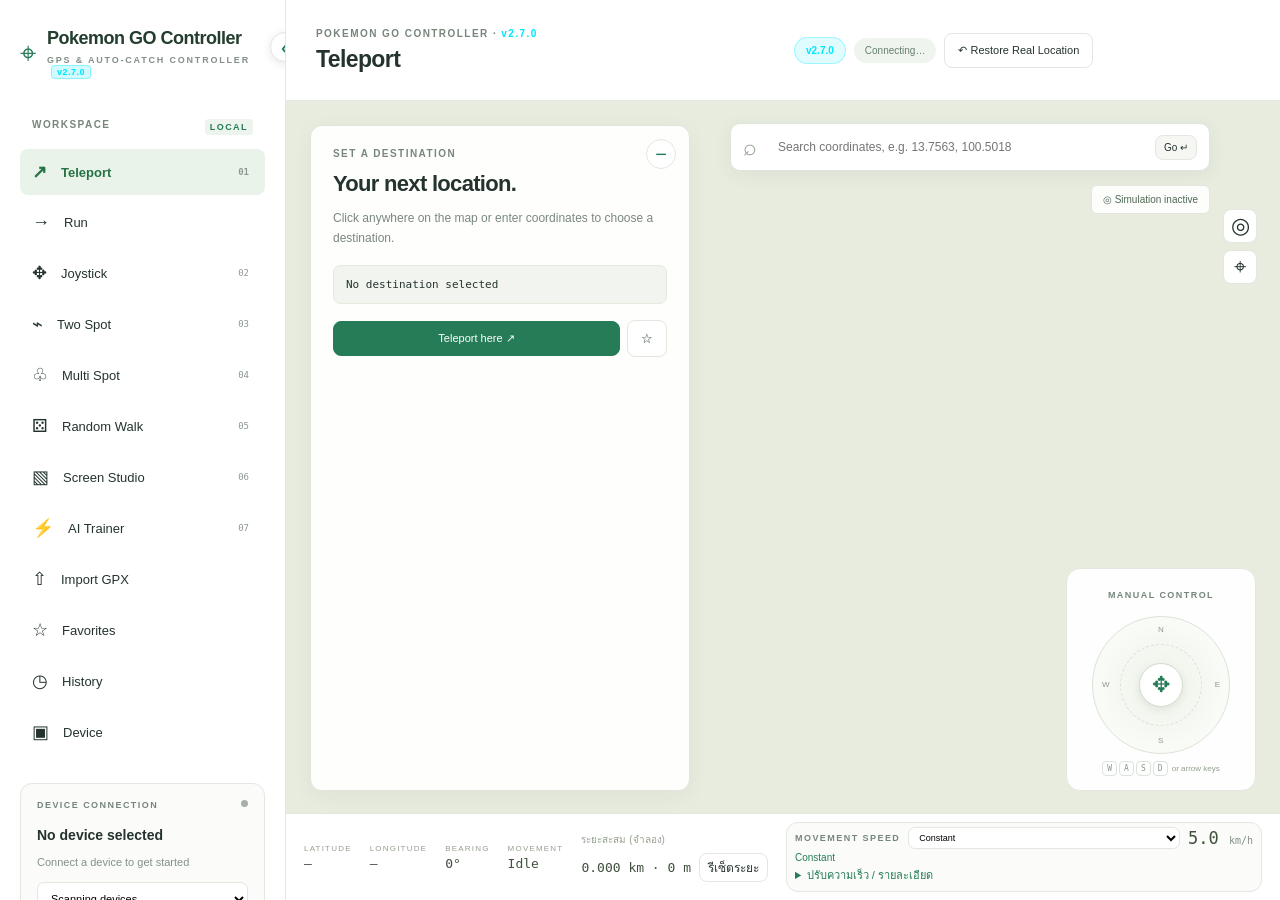
==== commit a1725d71: "feat: upgrade to v2.7.0 and improve encounter screen feature detection" ====
--- a/static/index.html
+++ b/static/index.html
@@ -3,7 +3,7 @@
   <head>
     <meta charset="utf-8" />
     <meta name="viewport" content="width=device-width,initial-scale=1" />
-    <title>Pokemon GO Controller v2.6.0 · GPS & AI Catch</title>
+    <title>Pokemon GO Controller v2.7.0 · GPS & AI Catch</title>
     <link rel="stylesheet" href="/static/vendor/leaflet.css" />
     <link rel="stylesheet" href="/static/css/app.css" />
   </head>
@@ -20,7 +20,7 @@
         ‹
       </button>
       <a class="brand" href="/"
-        >⌖ <span>Pokemon GO Controller<small>GPS & AUTO-CATCH CONTROLLER <span style="display:inline-block;margin-left:4px;padding:1px 5px;background:rgba(0,229,255,0.18);color:#00e5ff;border-radius:4px;font-size:9px;font-weight:700;letter-spacing:0.5px;border:1px solid rgba(0,229,255,0.35);">v2.6.0</span></small></span></a
+        >⌖ <span>Pokemon GO Controller<small>GPS & AUTO-CATCH CONTROLLER <span style="display:inline-block;margin-left:4px;padding:1px 5px;background:rgba(0,229,255,0.18);color:#00e5ff;border-radius:4px;font-size:9px;font-weight:700;letter-spacing:0.5px;border:1px solid rgba(0,229,255,0.35);">v2.7.0</span></small></span></a
       >
       <div class="workspace-label">
         WORKSPACE <span id="provider">LOCAL</span>
@@ -69,18 +69,18 @@
       </section>
       <div class="sidebar-bottom">
         <span class="local-dot"></span> Runs locally on your Mac<small
-          >Pokemon GO Controller <strong>v2.6.0</strong> · AI & Auto-Catch</small
+          >Pokemon GO Controller <strong>v2.7.0</strong> · AI & Auto-Catch</small
         >
       </div>
     </aside>
     <main>
       <header>
         <div>
-          <div class="eyebrow">POKEMON GO CONTROLLER · <span style="color:#00e5ff;font-weight:600;">v2.6.0</span></div>
+          <div class="eyebrow">POKEMON GO CONTROLLER · <span style="color:#00e5ff;font-weight:600;">v2.7.0</span></div>
           <h1 id="mode-title">Teleport</h1>
         </div>
         <div style="display:flex;align-items:center;gap:8px;">
-          <span class="badge" style="background:rgba(0,229,255,0.12);color:#00e5ff;border:1px solid rgba(0,229,255,0.3);font-weight:600;">v2.6.0</span>
+          <span class="badge" style="background:rgba(0,229,255,0.12);color:#00e5ff;border:1px solid rgba(0,229,255,0.3);font-weight:600;">v2.7.0</span>
           <span id="socket-status" class="badge">Connecting…</span>
           <button id="restore" class="restore">↶ Restore Real Location</button>
         </div>
@@ -234,8 +234,9 @@
                 </div>
               </div>
               <div class="row" style="margin-top:8px; gap:8px;">
-                <button id="detect-encounter-btn" class="quiet" type="button">🔍 ตรวจจับ Encounter</button>
-                <button id="throw-ball-btn" class="primary" type="button" style="background:#e74c3c;">🔴 โยน Pokéball!</button>
+                <button id="detect-encounter-btn" class="quiet" type="button">🔍 ตรวจจับ</button>
+                <button id="dismiss-catch-btn" class="quiet" type="button" style="background:rgba(46,204,113,0.15); color:#2ecc71; border-color:rgba(46,204,113,0.3);">🔘 ปิดหน้าต่าง (ตกลง)</button>
+                <button id="throw-ball-btn" class="primary" type="button" style="background:#e74c3c;">🔴 โยนลูก</button>
                 <button id="throw-ball-auto-btn" class="primary" type="button" style="background:#e67e22;">🔄 โยนจนจับได้</button>
               </div>
               <div id="throw-log" style="margin-top:8px; max-height:100px; min-height:55px; overflow-y:auto; font-size:11px; line-height:1.45; background:#0b0d19; color:#f1f2f6; padding:8px 10px; border-radius:8px; border:1px solid rgba(255,255,255,0.18); font-family:monospace; box-shadow:inset 0 1px 3px rgba(0,0,0,0.5);">
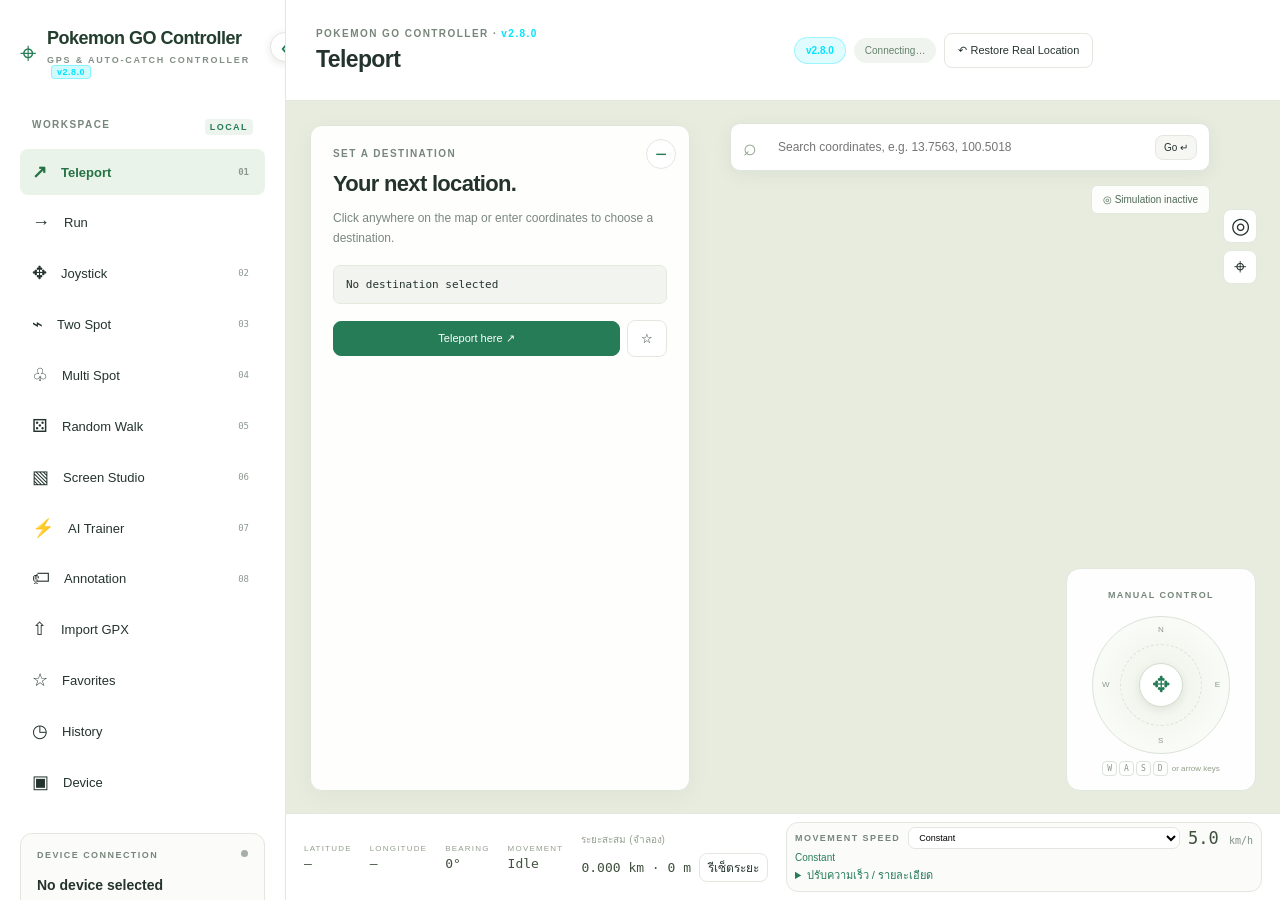
==== commit 78244e11: "feat: improve annotation training and pokemon automation" ====
--- a/static/index.html
+++ b/static/index.html
@@ -3,7 +3,7 @@
   <head>
     <meta charset="utf-8" />
     <meta name="viewport" content="width=device-width,initial-scale=1" />
-    <title>Pokemon GO Controller v2.7.0 · GPS & AI Catch</title>
+    <title>Pokemon GO Controller v2.8.0 · GPS & AI Catch</title>
     <link rel="stylesheet" href="/static/vendor/leaflet.css" />
     <link rel="stylesheet" href="/static/css/app.css" />
   </head>
@@ -20,7 +20,7 @@
         ‹
       </button>
       <a class="brand" href="/"
-        >⌖ <span>Pokemon GO Controller<small>GPS & AUTO-CATCH CONTROLLER <span style="display:inline-block;margin-left:4px;padding:1px 5px;background:rgba(0,229,255,0.18);color:#00e5ff;border-radius:4px;font-size:9px;font-weight:700;letter-spacing:0.5px;border:1px solid rgba(0,229,255,0.35);">v2.7.0</span></small></span></a
+        >⌖ <span>Pokemon GO Controller<small>GPS & AUTO-CATCH CONTROLLER <span style="display:inline-block;margin-left:4px;padding:1px 5px;background:rgba(0,229,255,0.18);color:#00e5ff;border-radius:4px;font-size:9px;font-weight:700;letter-spacing:0.5px;border:1px solid rgba(0,229,255,0.35);">v2.8.0</span></small></span></a
       >
       <div class="workspace-label">
         WORKSPACE <span id="provider">LOCAL</span>
@@ -40,6 +40,8 @@
           ▧ <span>Screen Studio</span><kbd>06</kbd></button
         ><button data-mode="ai-trainer">
           ⚡ <span>AI Trainer</span><kbd>07</kbd></button
+        ><a class="nav-link-btn" href="/annotation" target="_blank" title="Annotation Editor">
+          🏷 <span>Annotation</span><kbd>08</kbd></a
         ><button data-mode="gpx">⇧ <span>Import GPX</span></button
         ><button data-mode="favorites">☆ <span>Favorites</span></button
         ><button data-mode="history">◷ <span>History</span></button
@@ -69,18 +71,18 @@
       </section>
       <div class="sidebar-bottom">
         <span class="local-dot"></span> Runs locally on your Mac<small
-          >Pokemon GO Controller <strong>v2.7.0</strong> · AI & Auto-Catch</small
+          >Pokemon GO Controller <strong>v2.8.0</strong> · AI & Auto-Catch</small
         >
       </div>
     </aside>
     <main>
       <header>
         <div>
-          <div class="eyebrow">POKEMON GO CONTROLLER · <span style="color:#00e5ff;font-weight:600;">v2.7.0</span></div>
+          <div class="eyebrow">POKEMON GO CONTROLLER · <span style="color:#00e5ff;font-weight:600;">v2.8.0</span></div>
           <h1 id="mode-title">Teleport</h1>
         </div>
         <div style="display:flex;align-items:center;gap:8px;">
-          <span class="badge" style="background:rgba(0,229,255,0.12);color:#00e5ff;border:1px solid rgba(0,229,255,0.3);font-weight:600;">v2.7.0</span>
+          <span class="badge" style="background:rgba(0,229,255,0.12);color:#00e5ff;border:1px solid rgba(0,229,255,0.3);font-weight:600;">v2.8.0</span>
           <span id="socket-status" class="badge">Connecting…</span>
           <button id="restore" class="restore">↶ Restore Real Location</button>
         </div>
@@ -121,6 +123,7 @@
             <button id="screen-capture-once" class="quiet" type="button" title="จับภาพหน้าจอใหม่ทันที">↻ จับภาพ</button>
             <label class="checkbox-label"><input id="screen-live-chk" type="checkbox" checked /><span>Live</span></label>
             <label class="checkbox-label"><input id="screen-auto-spin-chk" type="checkbox" /><span>Auto-Spin</span></label>
+            <label class="checkbox-label"><input id="screen-auto-pokemon-chk" type="checkbox" /><span>Auto-Click Pokémon</span></label>
             <label class="checkbox-label"><input id="screen-auto-catch-chk" type="checkbox" /><span>Auto-Catch</span></label>
           </div>
         </section>
@@ -197,6 +200,12 @@
             </div>
             <div class="field-group" style="margin-top:6px">
               <label class="checkbox-label">
+                <input id="screen-auto-pokemon-toggle" type="checkbox" />
+                <span>🌟 คลิก Pokémon อัตโนมัติเมื่อพบในแผนที่</span>
+              </label>
+            </div>
+            <div class="field-group" style="margin-top:6px">
+              <label class="checkbox-label">
                 <input id="screen-auto-catch-toggle" type="checkbox" />
                 <span>🎯 ตรวจจับ Encounter & โยนจับอัตโนมัติ (Auto-Catch)</span>
               </label>
@@ -296,6 +305,11 @@
                 <div style="flex:1"><label class="eyebrow">Epochs</label><select id="ai-train-epochs"><option value="10">10 Epochs (เร็ว)</option><option value="30" selected>30 Epochs (แนะนำ)</option><option value="50">50 Epochs (ละเอียด)</option><option value="100">100 Epochs</option></select></div>
                 <div style="flex:1"><label class="eyebrow">Image Size</label><select id="ai-train-imgsz"><option value="640" selected>640 px</option><option value="480">480 px</option></select></div>
               </div>
+              <label class="eyebrow" for="ai-train-label-source">Label source</label>
+              <select id="ai-train-label-source">
+                <option value="auto" selected>Auto labels (dataset/labels)</option>
+                <option value="manual">Manual completed labels (dataset/completed)</option>
+              </select>
               <div class="row" style="margin-top:8px">
                 <button id="ai-start-train-btn" class="primary" type="button">🚀 เริ่มเทรนโมเดล</button>
                 <button id="ai-stop-train-btn" class="quiet" type="button" disabled>⏹ หยุด</button>
--- a/static/css/app.css
+++ b/static/css/app.css
@@ -137,7 +137,8 @@
   display: grid;
   gap: 5px;
 }
-nav button {
+nav button,
+nav .nav-link-btn {
   display: flex;
   gap: 14px;
   align-items: center;
@@ -146,8 +147,16 @@
   padding: 12px;
   font-size: 18px;
   text-align: left;
-}
-nav button span {
+  text-decoration: none;
+  color: inherit;
+  border-radius: 8px;
+  cursor: pointer;
+}
+nav .nav-link-btn:hover {
+  background: rgba(255, 255, 255, 0.05);
+}
+nav button span,
+nav .nav-link-btn span {
   font-size: 13px;
   flex: 1;
 }
@@ -431,12 +440,14 @@
 body.sidebar-collapsed .brand span,
 body.sidebar-collapsed .workspace-label,
 body.sidebar-collapsed nav button span,
+body.sidebar-collapsed nav .nav-link-btn span,
 body.sidebar-collapsed nav kbd,
 body.sidebar-collapsed .device-card > :not(.eyebrow),
 body.sidebar-collapsed .sidebar-bottom {
   display: none;
 }
-body.sidebar-collapsed nav button {
+body.sidebar-collapsed nav button,
+body.sidebar-collapsed nav .nav-link-btn {
   justify-content: center;
   gap: 0;
   padding: 12px 6px;
@@ -948,6 +959,7 @@
   body.sidebar-collapsed .brand span,
   body.sidebar-collapsed .workspace-label,
   body.sidebar-collapsed nav button span,
+  body.sidebar-collapsed nav .nav-link-btn span,
   body.sidebar-collapsed .device-card > :not(.eyebrow),
   body.sidebar-collapsed .sidebar-bottom {
     display: revert;
@@ -955,7 +967,8 @@
   body.sidebar-collapsed nav kbd {
     display: none;
   }
-  body.sidebar-collapsed nav button {
+  body.sidebar-collapsed nav button,
+  body.sidebar-collapsed nav .nav-link-btn {
     justify-content: initial;
     gap: 14px;
     padding: 9px;
@@ -977,7 +990,8 @@
     display: flex;
     overflow: auto;
   }
-  nav button {
+  nav button,
+  nav .nav-link-btn {
     white-space: nowrap;
     padding: 9px;
   }
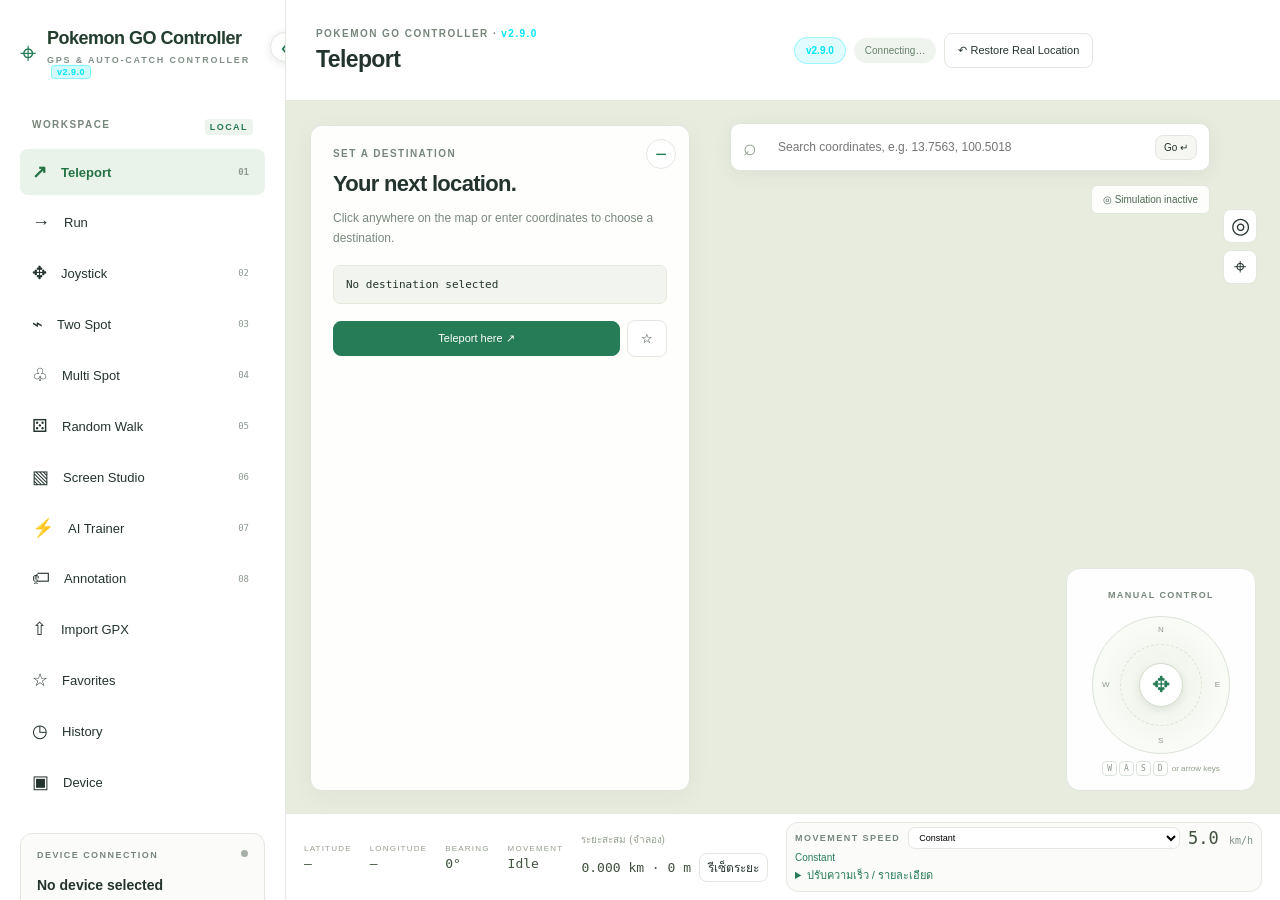
==== commit 6144ee69: "feat: update version to 2.9.0 across documentation and codebase" ====
--- a/static/index.html
+++ b/static/index.html
@@ -3,7 +3,7 @@
   <head>
     <meta charset="utf-8" />
     <meta name="viewport" content="width=device-width,initial-scale=1" />
-    <title>Pokemon GO Controller v2.8.0 · GPS & AI Catch</title>
+    <title>Pokemon GO Controller v2.9.0 · GPS & AI Catch</title>
     <link rel="stylesheet" href="/static/vendor/leaflet.css" />
     <link rel="stylesheet" href="/static/css/app.css" />
   </head>
@@ -20,7 +20,7 @@
         ‹
       </button>
       <a class="brand" href="/"
-        >⌖ <span>Pokemon GO Controller<small>GPS & AUTO-CATCH CONTROLLER <span style="display:inline-block;margin-left:4px;padding:1px 5px;background:rgba(0,229,255,0.18);color:#00e5ff;border-radius:4px;font-size:9px;font-weight:700;letter-spacing:0.5px;border:1px solid rgba(0,229,255,0.35);">v2.8.0</span></small></span></a
+        >⌖ <span>Pokemon GO Controller<small>GPS & AUTO-CATCH CONTROLLER <span style="display:inline-block;margin-left:4px;padding:1px 5px;background:rgba(0,229,255,0.18);color:#00e5ff;border-radius:4px;font-size:9px;font-weight:700;letter-spacing:0.5px;border:1px solid rgba(0,229,255,0.35);">v2.9.0</span></small></span></a
       >
       <div class="workspace-label">
         WORKSPACE <span id="provider">LOCAL</span>
@@ -71,18 +71,18 @@
       </section>
       <div class="sidebar-bottom">
         <span class="local-dot"></span> Runs locally on your Mac<small
-          >Pokemon GO Controller <strong>v2.8.0</strong> · AI & Auto-Catch</small
+          >Pokemon GO Controller <strong>v2.9.0</strong> · AI & Auto-Catch</small
         >
       </div>
     </aside>
     <main>
       <header>
         <div>
-          <div class="eyebrow">POKEMON GO CONTROLLER · <span style="color:#00e5ff;font-weight:600;">v2.8.0</span></div>
+          <div class="eyebrow">POKEMON GO CONTROLLER · <span style="color:#00e5ff;font-weight:600;">v2.9.0</span></div>
           <h1 id="mode-title">Teleport</h1>
         </div>
         <div style="display:flex;align-items:center;gap:8px;">
-          <span class="badge" style="background:rgba(0,229,255,0.12);color:#00e5ff;border:1px solid rgba(0,229,255,0.3);font-weight:600;">v2.8.0</span>
+          <span class="badge" style="background:rgba(0,229,255,0.12);color:#00e5ff;border:1px solid rgba(0,229,255,0.3);font-weight:600;">v2.9.0</span>
           <span id="socket-status" class="badge">Connecting…</span>
           <button id="restore" class="restore">↶ Restore Real Location</button>
         </div>
@@ -325,6 +325,12 @@
               </div>
               <p id="ai-model-path-text" class="mono muted" style="font-size:11px;margin-top:4px"></p>
             </div>
+            <div class="ai-card" style="margin-top:12px">
+              <div class="eyebrow">MODEL VERSIONS</div>
+              <p class="hint">เลือกใช้หรือลบโมเดลที่เคยเทรน พร้อมวันเวลาที่สร้างและรายละเอียดชุดข้อมูล</p>
+              <p><a href="/models" target="_blank">เปิดหน้า Model Registry แบบเต็ม</a></p>
+              <div id="ai-model-versions" class="model-version-list"></div>
+            </div>
           </div>
 
           <div id="route-controls" hidden>
--- a/static/css/app.css
+++ b/static/css/app.css
@@ -1485,6 +1485,33 @@
   word-break: break-all;
 }
 
+.model-version-list {
+  display: grid;
+  gap: 8px;
+  margin-top: 8px;
+}
+
+.model-version-row {
+  display: flex;
+  align-items: center;
+  justify-content: space-between;
+  gap: 12px;
+  padding: 9px 10px;
+  border: 1px solid var(--border, #33443a);
+  border-radius: 8px;
+  background: rgba(255, 255, 255, 0.03);
+}
+
+.model-version-row small {
+  color: var(--muted, #9aa99f);
+}
+
+.model-version-row > div:last-child {
+  display: flex;
+  gap: 6px;
+  flex-shrink: 0;
+}
+
 .screen-overlay-log {
   background: rgba(18, 26, 21, 0.90);
   color: #6ee7b7;
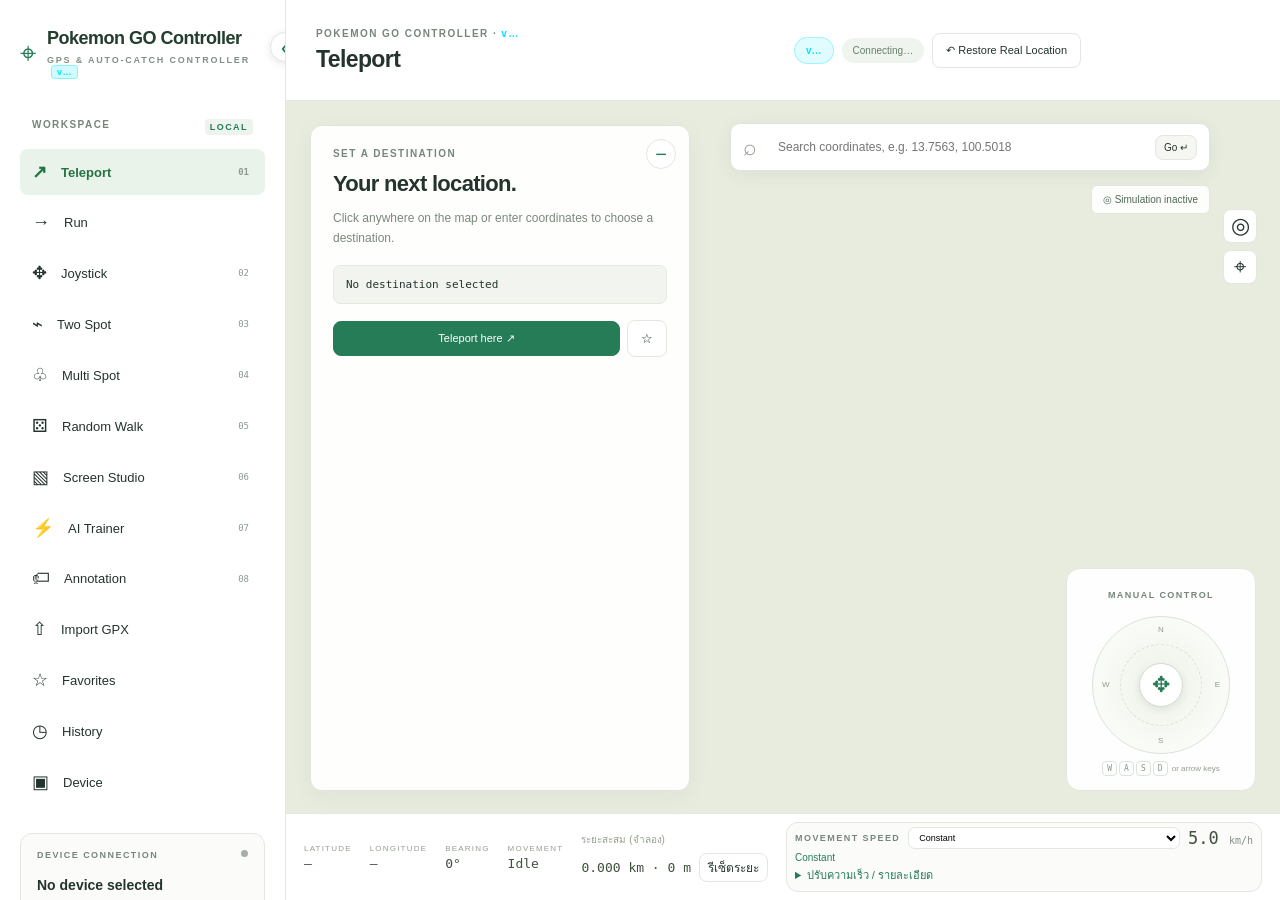
==== commit 28000e83: "feat: update version to 2.9.1 and implement centralized version retrieval" ====
--- a/static/index.html
+++ b/static/index.html
@@ -3,7 +3,7 @@
   <head>
     <meta charset="utf-8" />
     <meta name="viewport" content="width=device-width,initial-scale=1" />
-    <title>Pokemon GO Controller v2.9.0 · GPS & AI Catch</title>
+    <title>Pokemon GO Controller · GPS & AI Catch</title>
     <link rel="stylesheet" href="/static/vendor/leaflet.css" />
     <link rel="stylesheet" href="/static/css/app.css" />
   </head>
@@ -20,7 +20,7 @@
         ‹
       </button>
       <a class="brand" href="/"
-        >⌖ <span>Pokemon GO Controller<small>GPS & AUTO-CATCH CONTROLLER <span style="display:inline-block;margin-left:4px;padding:1px 5px;background:rgba(0,229,255,0.18);color:#00e5ff;border-radius:4px;font-size:9px;font-weight:700;letter-spacing:0.5px;border:1px solid rgba(0,229,255,0.35);">v2.9.0</span></small></span></a
+        >⌖ <span>Pokemon GO Controller<small>GPS & AUTO-CATCH CONTROLLER <span class="app-version" style="display:inline-block;margin-left:4px;padding:1px 5px;background:rgba(0,229,255,0.18);color:#00e5ff;border-radius:4px;font-size:9px;font-weight:700;letter-spacing:0.5px;border:1px solid rgba(0,229,255,0.35);">v…</span></small></span></a
       >
       <div class="workspace-label">
         WORKSPACE <span id="provider">LOCAL</span>
@@ -71,18 +71,18 @@
       </section>
       <div class="sidebar-bottom">
         <span class="local-dot"></span> Runs locally on your Mac<small
-          >Pokemon GO Controller <strong>v2.9.0</strong> · AI & Auto-Catch</small
+          >Pokemon GO Controller <strong class="app-version">v…</strong> · AI & Auto-Catch</small
         >
       </div>
     </aside>
     <main>
       <header>
         <div>
-          <div class="eyebrow">POKEMON GO CONTROLLER · <span style="color:#00e5ff;font-weight:600;">v2.9.0</span></div>
+          <div class="eyebrow">POKEMON GO CONTROLLER · <span class="app-version" style="color:#00e5ff;font-weight:600;">v…</span></div>
           <h1 id="mode-title">Teleport</h1>
         </div>
         <div style="display:flex;align-items:center;gap:8px;">
-          <span class="badge" style="background:rgba(0,229,255,0.12);color:#00e5ff;border:1px solid rgba(0,229,255,0.3);font-weight:600;">v2.9.0</span>
+          <span class="badge app-version" style="background:rgba(0,229,255,0.12);color:#00e5ff;border:1px solid rgba(0,229,255,0.3);font-weight:600;">v…</span>
           <span id="socket-status" class="badge">Connecting…</span>
           <button id="restore" class="restore">↶ Restore Real Location</button>
         </div>
